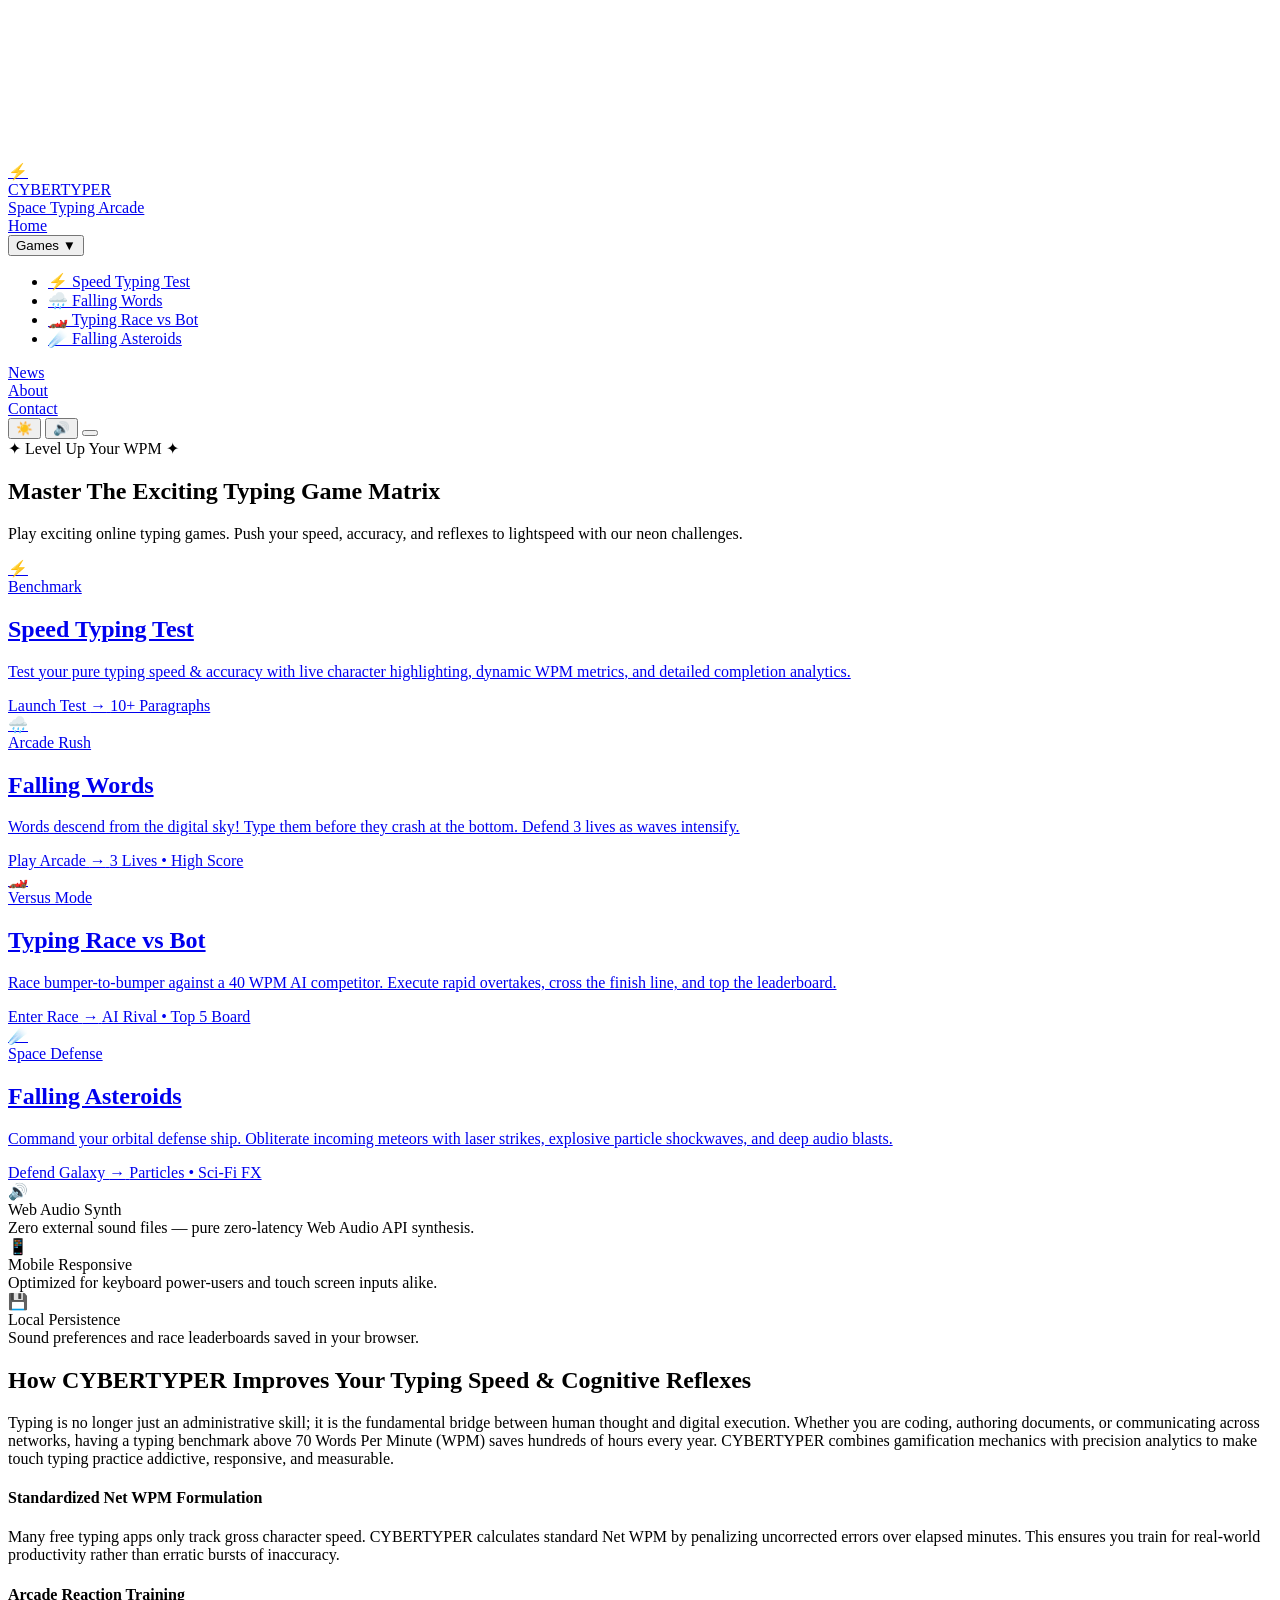
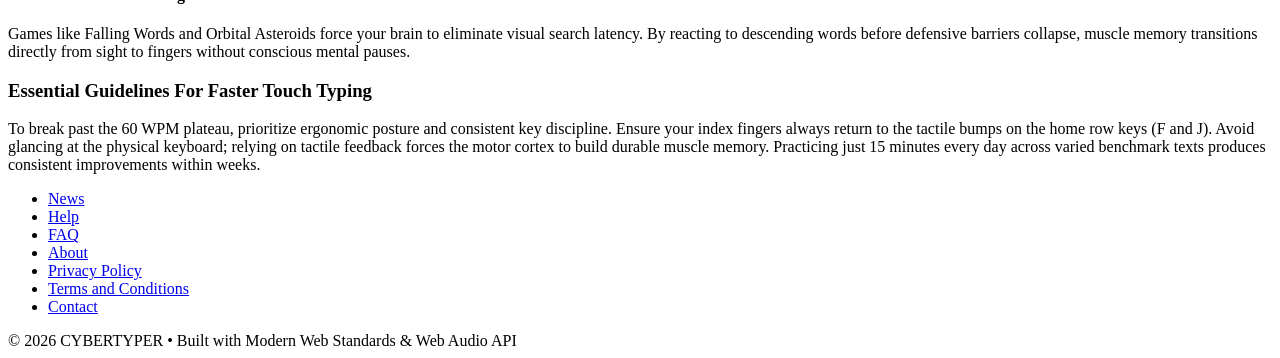
==== index.html @ 341ac153 "Add files via upload" ====
<!DOCTYPE html>
<html lang="en">
<head>
  <!-- Basic SEO -->
  <meta charset="UTF-8">
  <meta name="viewport" content="width=device-width, initial-scale=1.0">
  <title>CYBERTYPER // Space Typing Arcade & Speed Test Matrix</title>
  <meta name="description" content="Play high-octane neon cyber typing arcade games. Push your typing speed (WPM), accuracy, and reflexes to lightspeed with our touch typing training benchmark.">
  <meta name="keywords" content="typing game, speed test, space typing, cybertyper, keyboard arcade, wpm benchmark, touch typing tips">

  <!-- Favicon (Inline SVG Lightning Icon to prevent 404 errors) -->
  <link rel="icon" type="image/svg+xml" href="data:image/svg+xml,<svg xmlns='http://www.w3.org/2000/svg' viewBox='0 0 100 100'><text y='.9em' font-size='90'>⚡</text></svg>">

  <!-- Open Graph & Social Sharing (Replace https://cybertyper.com with your actual production domain) -->
  <meta property="og:title" content="CYBERTYPER // Space Typing Arcade">
  <meta property="og:description" content="Level up your typing speed with exciting neon sci-fi typing games.">
  <meta property="og:type" content="website">
  <meta property="og:image" content="https://cybertyper.com/images/og-preview.png">

  <!-- Google Search Console Verification -->
  <meta name="google-site-verification" content="u2HCf_6VKyPAVWw0sn1yf_jrNx-6g6iIWCGSwuhIPbA" />

  <!-- Consolidated Stylesheet -->
  <link rel="stylesheet" href="css/style.css">
</head>
<body>
  <!-- Canvas Starfield -->
  <canvas id="starsCanvas" class="stars-bg"></canvas>

  <div class="container">
    <!-- Header -->
    <header class="site-header">
      <a href="index.html" class="brand-wrapper">
        <div class="brand-icon">⚡</div>
        <div>
          <div class="brand-title">CYBERTYPER</div>
          <div class="brand-subtitle">Space Typing Arcade</div>
        </div>
      </a>

      <!-- Navigation Menu -->
      <nav id="cyberMainNav" class="cyber-nav" aria-label="Main Navigation">
        <div class="cyber-nav-item">
          <a href="index.html" class="cyber-nav-link active" aria-current="page">Home</a>
        </div>
        <div class="cyber-nav-item cyber-dropdown" id="cyberGamesDropdown">
          <button class="cyber-nav-link" id="cyberGamesTrigger" aria-expanded="false" aria-haspopup="true">
            Games <span class="dropdown-arrow">▼</span>
          </button>
          <ul class="cyber-dropdown-menu" aria-label="Games Submenu">
            <li class="cyber-dropdown-item"><a href="games/speed-test.html" class="cyber-dropdown-link">⚡ Speed Typing Test</a></li>
            <li class="cyber-dropdown-item"><a href="games/falling-words.html" class="cyber-dropdown-link">🌧️ Falling Words</a></li>
            <li class="cyber-dropdown-item"><a href="games/typing-race.html" class="cyber-dropdown-link">🏎️ Typing Race vs Bot</a></li>
            <li class="cyber-dropdown-item"><a href="games/asteroid-game.html" class="cyber-dropdown-link">☄️ Falling Asteroids</a></li>
          </ul>
        </div>
        <div class="cyber-nav-item">
          <a href="pages/content.html" class="cyber-nav-link">News</a>
        </div>
        <div class="cyber-nav-item">
          <a href="pages/about.html" class="cyber-nav-link">About</a>
        </div>
        <div class="cyber-nav-item">
          <a href="pages/contact.html" class="cyber-nav-link">Contact</a>
        </div>
      </nav>

      <!-- Actions: Theme Toggle + Sound + Hamburger -->
      <div class="header-actions">
        <button id="themeToggleBtn" class="sound-toggle-btn" aria-label="Toggle Theme" title="Toggle Light/Dark Mode">
          <span id="themeIcon">☀️</span>
        </button>
        <button id="soundToggle" class="sound-toggle-btn" aria-label="Toggle Sound" title="Sound Mute/Unmute">
          <span id="soundIcon">🔊</span>
        </button>
        <button id="cyberNavToggle" class="cyber-hamburger" aria-label="Toggle Menu" aria-expanded="false" aria-controls="cyberMainNav">
          <span></span>
          <span></span>
          <span></span>
        </button>
      </div>
    </header>

    <!-- Hero Section -->
    <section class="hero">
      <div class="hero-badge">✦ Level Up Your WPM ✦</div>
      <h1 class="hero-title">
        Master The <span class="glow-cyan">Exciting Typing Game</span> <span class="glow-pink">Matrix</span>
      </h1>
      <p class="hero-desc">
        Play exciting online typing games. Push your speed, accuracy, and reflexes to lightspeed with our neon challenges.
      </p>
    </section>

    <!-- 4 Game Cards Grid -->
    <main class="games-grid">
      <!-- Card 1: Speed Typing Test -->
      <a href="games/speed-test.html" class="game-card theme-cyan">
        <div class="card-top">
          <div class="card-icon-wrap">⚡</div>
          <span class="card-tag">Benchmark</span>
        </div>
        <div>
          <h2 class="card-title">Speed Typing Test</h2>
          <p class="card-desc">
            Test your pure typing speed & accuracy with live character highlighting, dynamic WPM metrics, and detailed completion analytics.
          </p>
        </div>
        <div class="card-footer">
          <span class="card-action-text">Launch Test <span>→</span></span>
          <span class="card-meta">10+ Paragraphs</span>
        </div>
      </a>

      <!-- Card 2: Falling Words -->
      <a href="games/falling-words.html" class="game-card theme-magenta">
        <div class="card-top">
          <div class="card-icon-wrap">🌧️</div>
          <span class="card-tag">Arcade Rush</span>
        </div>
        <div>
          <h2 class="card-title">Falling Words</h2>
          <p class="card-desc">
            Words descend from the digital sky! Type them before they crash at the bottom. Defend 3 lives as waves intensify.
          </p>
        </div>
        <div class="card-footer">
          <span class="card-action-text">Play Arcade <span>→</span></span>
          <span class="card-meta">3 Lives • High Score</span>
        </div>
      </a>

      <!-- Card 3: Typing Race vs Bot -->
      <a href="games/typing-race.html" class="game-card theme-emerald">
        <div class="card-top">
          <div class="card-icon-wrap">🏎️</div>
          <span class="card-tag">Versus Mode</span>
        </div>
        <div>
          <h2 class="card-title">Typing Race vs Bot</h2>
          <p class="card-desc">
            Race bumper-to-bumper against a 40 WPM AI competitor. Execute rapid overtakes, cross the finish line, and top the leaderboard.
          </p>
        </div>
        <div class="card-footer">
          <span class="card-action-text">Enter Race <span>→</span></span>
          <span class="card-meta">AI Rival • Top 5 Board</span>
        </div>
      </a>

      <!-- Card 4: Falling Asteroids -->
      <a href="games/asteroid-game.html" class="game-card theme-gold">
        <div class="card-top">
          <div class="card-icon-wrap">☄️</div>
          <span class="card-tag">Space Defense</span>
        </div>
        <div>
          <h2 class="card-title">Falling Asteroids</h2>
          <p class="card-desc">
            Command your orbital defense ship. Obliterate incoming meteors with laser strikes, explosive particle shockwaves, and deep audio blasts.
          </p>
        </div>
        <div class="card-footer">
          <span class="card-action-text">Defend Galaxy <span>→</span></span>
          <span class="card-meta">Particles • Sci-Fi FX</span>
        </div>
      </a>
    </main>

    <!-- Features Strip -->
    <div class="features-strip">
      <div class="feature-box">
        <div class="feature-icon">🔊</div>
        <div>
          <div class="feature-heading">Web Audio Synth</div>
          <div class="feature-sub">Zero external sound files — pure zero-latency Web Audio API synthesis.</div>
        </div>
      </div>
      <div class="feature-box">
        <div class="feature-icon">📱</div>
        <div>
          <div class="feature-heading">Mobile Responsive</div>
          <div class="feature-sub">Optimized for keyboard power-users and touch screen inputs alike.</div>
        </div>
      </div>
      <div class="feature-box">
        <div class="feature-icon">💾</div>
        <div>
          <div class="feature-heading">Local Persistence</div>
          <div class="feature-sub">Sound preferences and race leaderboards saved in your browser.</div>
        </div>
      </div>
    </div>

    <!-- Editorial & Educational Section -->
    <article class="content-article-section">
      <h2>How CYBERTYPER Improves Your Typing Speed & Cognitive Reflexes</h2>
      <p>
        Typing is no longer just an administrative skill; it is the fundamental bridge between human thought and digital execution. Whether you are coding, authoring documents, or communicating across networks, having a typing benchmark above 70 Words Per Minute (WPM) saves hundreds of hours every year. CYBERTYPER combines gamification mechanics with precision analytics to make touch typing practice addictive, responsive, and measurable.
      </p>

      <div class="content-grid-2">
        <div class="guide-card">
          <h4>Standardized Net WPM Formulation</h4>
          <p>
            Many free typing apps only track gross character speed. CYBERTYPER calculates standard Net WPM by penalizing uncorrected errors over elapsed minutes. This ensures you train for real-world productivity rather than erratic bursts of inaccuracy.
          </p>
        </div>
        <div class="guide-card">
          <h4>Arcade Reaction Training</h4>
          <p>
            Games like Falling Words and Orbital Asteroids force your brain to eliminate visual search latency. By reacting to descending words before defensive barriers collapse, muscle memory transitions directly from sight to fingers without conscious mental pauses.
          </p>
        </div>
      </div>

      <h3>Essential Guidelines For Faster Touch Typing</h3>
      <p>
        To break past the 60 WPM plateau, prioritize ergonomic posture and consistent key discipline. Ensure your index fingers always return to the tactile bumps on the home row keys (F and J). Avoid glancing at the physical keyboard; relying on tactile feedback forces the motor cortex to build durable muscle memory. Practicing just 15 minutes every day across varied benchmark texts produces consistent improvements within weeks.
      </p>
    </article>

    <!-- Footer -->
    <footer class="site-footer">
      <ul class="footer-nav">
        <li><a href="pages/content.html">News</a></li>
        <li><a href="pages/help.html">Help</a></li>
        <li><a href="pages/faq.html">FAQ</a></li>
        <li><a href="pages/about.html">About</a></li>
        <li><a href="pages/privacy.html">Privacy Policy</a></li>
        <li><a href="pages/terms.html">Terms and Conditions</a></li>
        <li><a href="pages/contact.html">Contact</a></li>
      </ul>
      <div class="footer-copy">© 2026 CYBERTYPER • Built with Modern Web Standards & Web Audio API</div>
    </footer>
  </div>

  <!-- Google AdSense -->
  <script async src="https://pagead2.googlesyndication.com/pagead/js/adsbygoogle.js?client=ca-pub-8769034899349607" crossorigin="anonymous"></script>

  <!-- Modular Deferred Scripts -->
  <script src="js/app.js" defer></script>
  <script src="js/stars.js" defer></script>
  <script src="js/nav.js" defer></script>
</body>
</html>
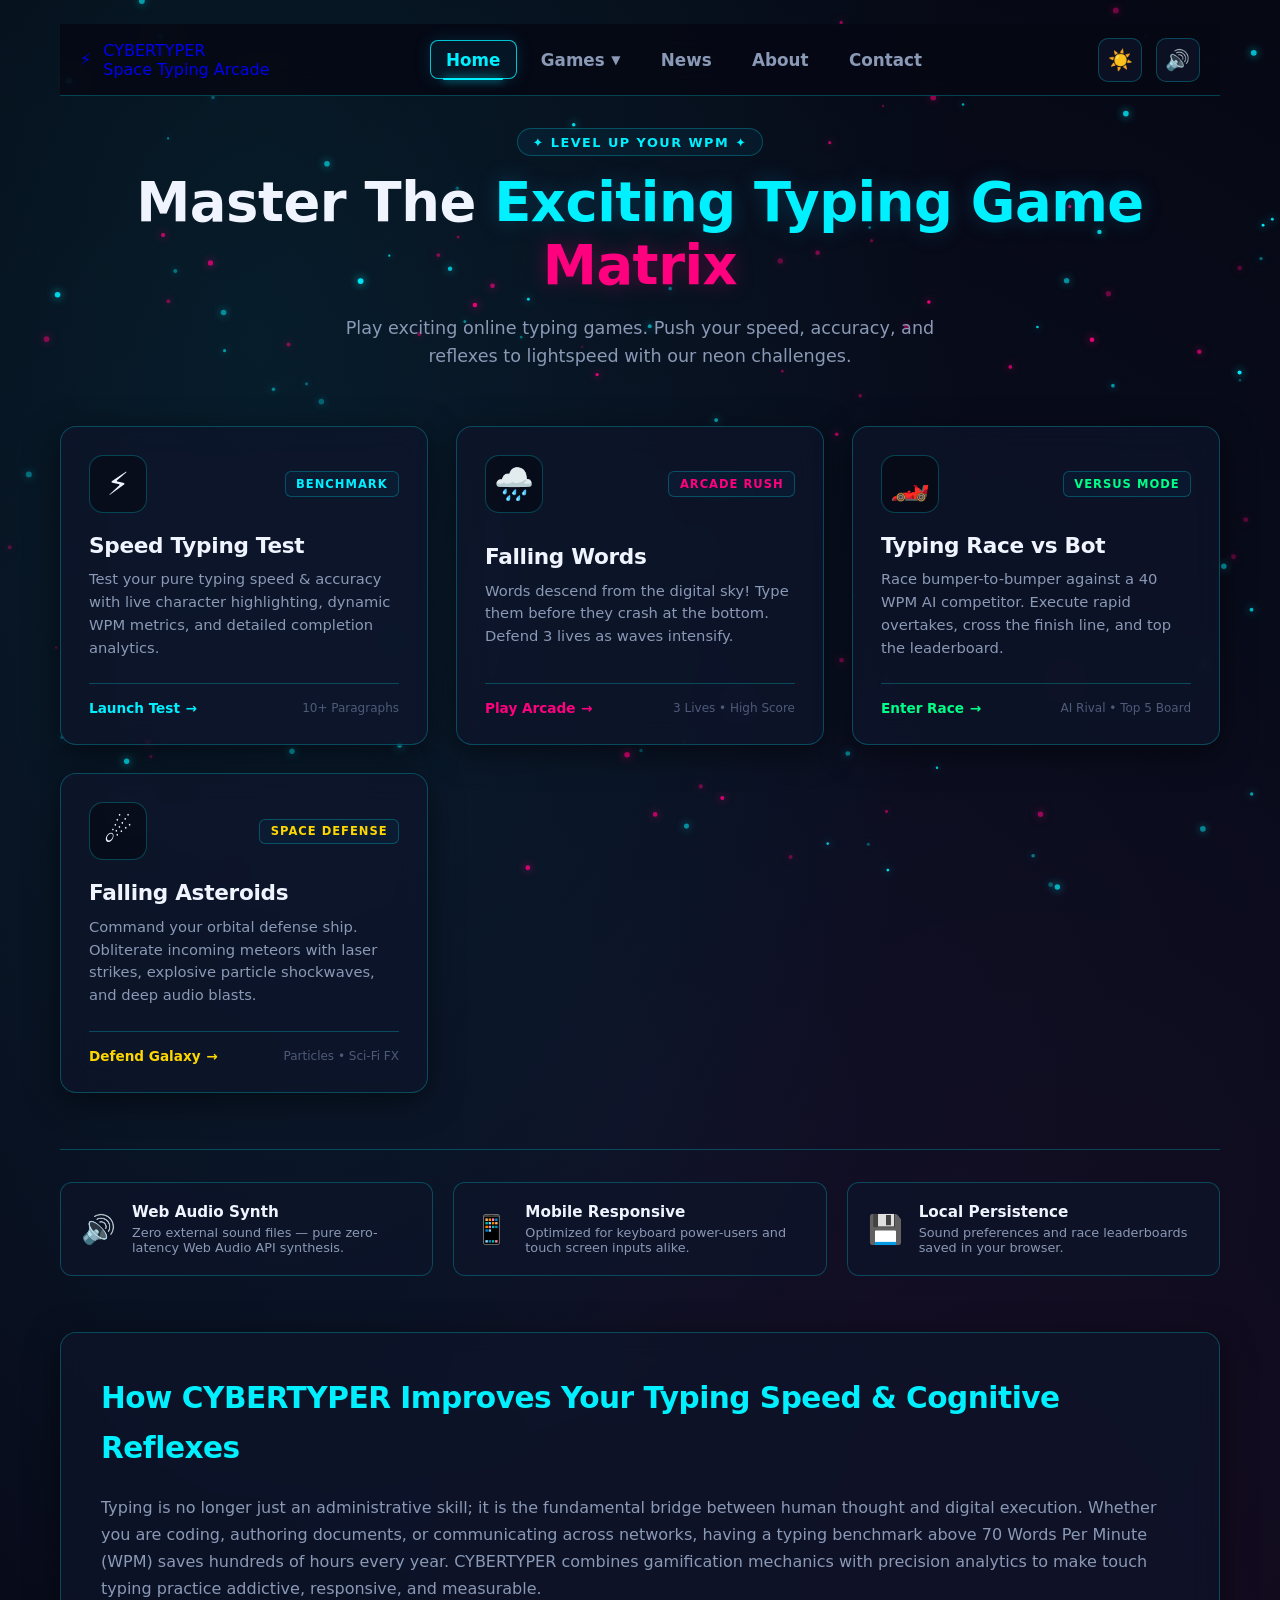
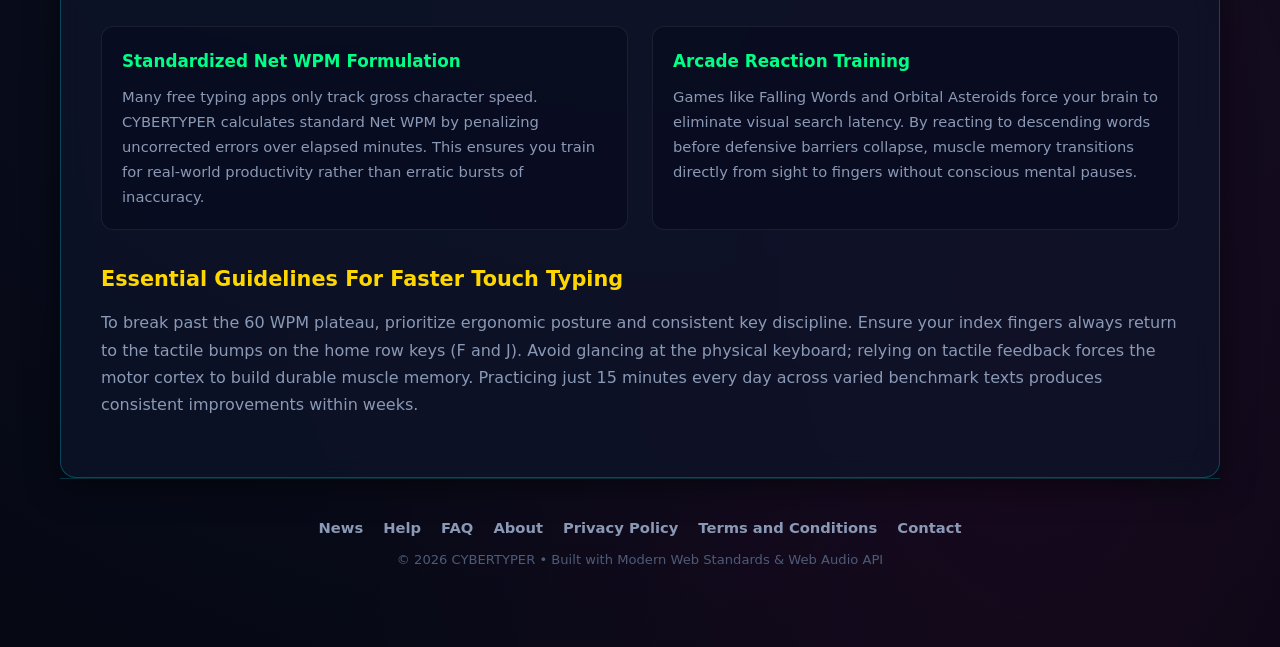
==== commit 8a89cf5b: "Refactor HTML structure and asset paths Updated favicon and Open Graph image links. Changed styleshe" ====
--- a/index.html
+++ b/index.html
@@ -8,26 +8,26 @@
   <meta name="description" content="Play high-octane neon cyber typing arcade games. Push your typing speed (WPM), accuracy, and reflexes to lightspeed with our touch typing training benchmark.">
   <meta name="keywords" content="typing game, speed test, space typing, cybertyper, keyboard arcade, wpm benchmark, touch typing tips">
 
-  <!-- Favicon (Inline SVG Lightning Icon to prevent 404 errors) -->
+  <!-- Favicon -->
   <link rel="icon" type="image/svg+xml" href="data:image/svg+xml,<svg xmlns='http://www.w3.org/2000/svg' viewBox='0 0 100 100'><text y='.9em' font-size='90'>⚡</text></svg>">
 
-  <!-- Open Graph & Social Sharing (Replace https://cybertyper.com with your actual production domain) -->
+  <!-- Open Graph & Social Sharing -->
   <meta property="og:title" content="CYBERTYPER // Space Typing Arcade">
   <meta property="og:description" content="Level up your typing speed with exciting neon sci-fi typing games.">
   <meta property="og:type" content="website">
-  <meta property="og:image" content="https://cybertyper.com/images/og-preview.png">
+  <meta property="og:image" content="https://arpitkx.github.io/image/og-preview.png">
 
   <!-- Google Search Console Verification -->
   <meta name="google-site-verification" content="u2HCf_6VKyPAVWw0sn1yf_jrNx-6g6iIWCGSwuhIPbA" />
 
-  <!-- Consolidated Stylesheet -->
-  <link rel="stylesheet" href="css/style.css">
+  <!-- Consolidated Stylesheet with Relative Path -->
+  <link rel="stylesheet" href="./css/style.css">
 </head>
 <body>
-  <!-- Canvas Starfield -->
-  <canvas id="starsCanvas" class="stars-bg"></canvas>
-
-  <div class="container">
+  <!-- Canvas Starfield with Inline Layer Lock (Never gets covered) -->
+  <canvas id="starsCanvas" class="stars-bg" style="position: fixed; inset: 0; width: 100vw; height: 100vh; pointer-events: none; z-index: 1; display: block;"></canvas>
+
+  <div class="container" style="position: relative; z-index: 2;">
     <!-- Header -->
     <header class="site-header">
       <a href="index.html" class="brand-wrapper">
@@ -238,9 +238,66 @@
   <!-- Google AdSense -->
   <script async src="https://pagead2.googlesyndication.com/pagead/js/adsbygoogle.js?client=ca-pub-8769034899349607" crossorigin="anonymous"></script>
 
-  <!-- Modular Deferred Scripts -->
-  <script src="js/app.js" defer></script>
-  <script src="js/stars.js" defer></script>
-  <script src="js/nav.js" defer></script>
+  <!-- External App & Navigation Scripts with Explicit Relative Paths -->
+  <script src="./js/app.js" defer></script>
+  <script src="./js/nav.js" defer></script>
+
+  <!-- Direct Embedded Starfield Engine (Guaranteed Execution, Zero 404 Failure) -->
+  <script>
+    (function initStarsBackground() {
+      function start() {
+        const canvas = document.getElementById('starsCanvas');
+        if (!canvas) return;
+        const ctx = canvas.getContext('2d');
+        let stars = [];
+        const STAR_COUNT = 150;
+
+        function resize() {
+          canvas.width = window.innerWidth;
+          canvas.height = window.innerHeight;
+          stars = [];
+          for (let i = 0; i < STAR_COUNT; i++) {
+            stars.push({
+              x: Math.random() * canvas.width,
+              y: Math.random() * canvas.height,
+              radius: Math.random() * 2 + 1,
+              speed: Math.random() * 0.45 + 0.15,
+              color: Math.random() > 0.4 ? '#00f0ff' : '#ff007f',
+              alpha: Math.random() * 0.7 + 0.3
+            });
+          }
+        }
+        resize();
+        window.addEventListener('resize', resize);
+
+        function render() {
+          ctx.clearRect(0, 0, canvas.width, canvas.height);
+          for (let i = 0; i < stars.length; i++) {
+            const s = stars[i];
+            s.y += s.speed;
+            if (s.y > canvas.height) {
+              s.y = 0;
+              s.x = Math.random() * canvas.width;
+            }
+            ctx.beginPath();
+            ctx.arc(s.x, s.y, s.radius, 0, Math.PI * 2);
+            ctx.fillStyle = s.color;
+            ctx.globalAlpha = s.alpha;
+            ctx.shadowBlur = 8;
+            ctx.shadowColor = s.color;
+            ctx.fill();
+          }
+          requestAnimationFrame(render);
+        }
+        render();
+      }
+
+      if (document.readyState === 'loading') {
+        document.addEventListener('DOMContentLoaded', start);
+      } else {
+        start();
+      }
+    })();
+  </script>
 </body>
-</html>+</html>
--- a/css/style.css
+++ b/css/style.css
@@ -0,0 +1,911 @@
+/* ==========================================================================
+   NEON SPACE TYPING HUB - GLOBAL STYLES (LIGHT & DARK THEME ENABLED)
+   ========================================================================== */
+
+:root {
+  /* Surface & Base Colors (Dark Mode Default) */
+  --bg-deep: #060814;
+  --bg-card: rgba(14, 20, 42, 0.75);
+  --bg-card-hover: rgba(22, 32, 68, 0.85);
+  --bg-guide: rgba(8, 12, 30, 0.7);
+  --header-bg: rgba(6, 8, 20, 0.88);
+  --dropdown-bg: rgba(10, 15, 35, 0.96);
+  --icon-bg: rgba(0, 0, 0, 0.35);
+
+  /* Neon Glow Accents */
+  --cyan-glow: #00f0ff;
+  --cyan-dim: #0099aa;
+  --magenta-glow: #ff007f;
+  --magenta-dim: #aa0055;
+  --emerald-glow: #00ff88;
+  --gold-glow: #ffd700;
+  --danger-glow: #ff3366;
+
+  /* Borders & Dividers */
+  --border-neon: rgba(0, 240, 255, 0.25);
+  --border-neon-hover: rgba(0, 240, 255, 0.8);
+  --border-subtle: rgba(255, 255, 255, 0.08);
+
+  /* Typography Colors */
+  --text-main: #f0f4ff;
+  --text-muted: #8a99b5;
+  --text-dim: #4e5b78;
+  --char-pending: #4f5f80;
+
+  /* Fonts */
+  --font-main: system-ui, -apple-system, BlinkMacSystemFont, 'Segoe UI', Roboto, sans-serif;
+  --font-mono: 'Cascadia Code', 'Fira Code', Consolas, 'Courier New', monospace;
+
+  /* Shadows */
+  --shadow-neon-cyan: 0 0 20px rgba(0, 240, 255, 0.35), 0 0 40px rgba(0, 240, 255, 0.15);
+  --shadow-neon-magenta: 0 0 20px rgba(255, 0, 127, 0.35), 0 0 40px rgba(255, 0, 127, 0.15);
+  --shadow-box: 0 8px 32px rgba(0, 0, 0, 0.5);
+
+  /* Transitions */
+  --transition-smooth: all 0.25s cubic-bezier(0.16, 1, 0.3, 1);
+  --transition-colors: background-color 0.3s ease, border-color 0.3s ease, color 0.3s ease;
+}
+
+[data-theme="light"] {
+  --bg-deep: #f2f5fb;
+  --bg-card: rgba(255, 255, 255, 0.88);
+  --bg-card-hover: rgba(255, 255, 255, 0.98);
+  --bg-guide: rgba(240, 245, 255, 0.7);
+  --header-bg: rgba(245, 248, 255, 0.92);
+  --dropdown-bg: rgba(255, 255, 255, 0.98);
+  --icon-bg: rgba(0, 119, 170, 0.08);
+
+  --cyan-glow: #0077aa;
+  --cyan-dim: #005577;
+  --magenta-glow: #d6006c;
+  --magenta-dim: #99004d;
+  --emerald-glow: #009955;
+  --gold-glow: #c48000;
+  --danger-glow: #e61f4d;
+
+  --border-neon: rgba(0, 150, 215, 0.35);
+  --border-neon-hover: rgba(0, 150, 215, 0.9);
+  --border-subtle: rgba(0, 0, 0, 0.08);
+
+  --text-main: #141b2d;
+  --text-muted: #53647f;
+  --text-dim: #8493a8;
+  --char-pending: #94a3b8;
+
+  --shadow-neon-cyan: 0 0 15px rgba(0, 119, 170, 0.25);
+  --shadow-neon-magenta: 0 0 15px rgba(214, 0, 108, 0.25);
+  --shadow-box: 0 8px 30px rgba(20, 35, 60, 0.08);
+}
+
+*, *::before, *::after {
+  box-sizing: border-box;
+  margin: 0;
+  padding: 0;
+  -webkit-tap-highlight-color: transparent;
+}
+
+body {
+  background-color: var(--bg-deep);
+  background-image: 
+    radial-gradient(ellipse at 20% 15%, rgba(0, 240, 255, 0.08) 0%, transparent 50%),
+    radial-gradient(ellipse at 80% 85%, rgba(255, 0, 127, 0.07) 0%, transparent 50%),
+    radial-gradient(circle at 50% 50%, rgba(16, 24, 52, 0.5) 0%, var(--bg-deep) 100%);
+  color: var(--text-main);
+  font-family: var(--font-main);
+  min-height: 100vh;
+  display: flex;
+  flex-direction: column;
+  overflow-x: hidden;
+  position: relative;
+  transition: var(--transition-colors);
+}
+
+[data-theme="light"] body {
+  background-image: 
+    radial-gradient(ellipse at 20% 15%, rgba(0, 119, 170, 0.08) 0%, transparent 50%),
+    radial-gradient(ellipse at 80% 85%, rgba(214, 0, 108, 0.06) 0%, transparent 50%),
+    radial-gradient(circle at 50% 50%, #e7edf8 0%, var(--bg-deep) 100%);
+}
+
+/* Starfield canvas visible over background */
+.stars-bg {
+  position: fixed;
+  inset: 0;
+  width: 100vw;
+  height: 100vh;
+  pointer-events: none;
+  z-index: 1;
+  opacity: 1;
+}
+
+[data-theme="light"] .stars-bg {
+  opacity: 0.5;
+}
+
+/* Main Container on top of Canvas */
+.container {
+  width: 100%;
+  max-width: 1200px;
+  margin: 0 auto;
+  padding: 1.5rem 1.25rem 3rem;
+  position: relative;
+  z-index: 2;
+}
+
+body:has(.canvas-wrap) .container,
+.game-container {
+  max-width: 780px;
+  padding: 1rem 1rem 2.5rem;
+}
+
+.canvas-wrap {
+  width: 100%;
+  max-width: 780px;
+  height: 680px;
+  margin: 0 auto;
+}
+
+.site-header {
+  position: sticky;
+  top: 0;
+  z-index: 1000;
+  display: flex;
+  align-items: center;
+  justify-content: space-between;
+  padding: 0.85rem 1.25rem;
+  background: var(--header-bg);
+  backdrop-filter: blur(14px);
+  -webkit-backdrop-filter: blur(14px);
+  border-bottom: 1px solid var(--border-neon);
+  margin-bottom: 2rem;
+  transition: var(--transition-smooth);
+}
+
+.brand-wrapper {
+  display: flex;
+  align-items: center;
+  gap: 0.75rem;
+  text-decoration: none;
+  flex-shrink: 0;
+}
+
+.cyber-nav {
+  display: flex;
+  align-items: center;
+  gap: 0.5rem;
+  list-style: none;
+}
+
+.cyber-nav-item {
+  position: relative;
+}
+
+.cyber-nav-link {
+  display: inline-flex;
+  align-items: center;
+  gap: 0.4rem;
+  color: var(--text-muted);
+  text-decoration: none;
+  font-size: 1.05rem;
+  font-weight: 600;
+  padding: 0.55rem 0.95rem;
+  border-radius: 8px;
+  transition: var(--transition-smooth);
+  border: 1px solid transparent;
+  cursor: pointer;
+  background: transparent;
+  font-family: inherit;
+}
+
+.cyber-nav-link:hover,
+.cyber-nav-link:focus-visible {
+  color: var(--cyan-glow);
+  background: rgba(0, 119, 170, 0.08);
+  border-color: var(--border-neon);
+  box-shadow: 0 0 12px rgba(0, 119, 170, 0.2);
+  outline: none;
+}
+
+.cyber-nav-link.active {
+  color: var(--cyan-glow);
+  border-color: var(--border-neon-hover);
+  background: rgba(0, 119, 170, 0.12);
+  box-shadow: 0 0 15px rgba(0, 119, 170, 0.25);
+  position: relative;
+}
+
+.cyber-nav-link.active::after {
+  content: '';
+  position: absolute;
+  bottom: -2px;
+  inset-inline: 15%;
+  height: 2px;
+  background: var(--cyan-glow);
+  box-shadow: 0 0 8px var(--cyan-glow);
+  border-radius: 2px;
+}
+
+.cyber-dropdown {
+  position: relative;
+}
+
+.cyber-dropdown-menu {
+  position: absolute;
+  top: calc(100% + 8px);
+  left: 0;
+  min-width: 240px;
+  background: var(--dropdown-bg);
+  backdrop-filter: blur(16px);
+  -webkit-backdrop-filter: blur(16px);
+  border: 1px solid var(--border-neon);
+  border-radius: 12px;
+  padding: 0.6rem;
+  list-style: none;
+  opacity: 0;
+  visibility: hidden;
+  transform: translateY(8px);
+  transition: var(--transition-smooth);
+  box-shadow: var(--shadow-box);
+  z-index: 1050;
+}
+
+@media (min-width: 901px) {
+  .cyber-dropdown:hover .cyber-dropdown-menu,
+  .cyber-dropdown:focus-within .cyber-dropdown-menu,
+  .cyber-dropdown.dropdown-open .cyber-dropdown-menu {
+    opacity: 1;
+    visibility: visible;
+    transform: translateY(0);
+  }
+}
+
+.cyber-dropdown-item {
+  margin: 0.15rem 0;
+}
+
+.cyber-dropdown-link {
+  display: flex;
+  align-items: center;
+  gap: 0.75rem;
+  padding: 0.65rem 0.95rem;
+  color: var(--text-main);
+  text-decoration: none;
+  font-size: 0.95rem;
+  font-weight: 600;
+  border-radius: 8px;
+  transition: var(--transition-smooth);
+}
+
+.cyber-dropdown-link:hover,
+.cyber-dropdown-link:focus-visible {
+  background: rgba(0, 119, 170, 0.12);
+  color: var(--cyan-glow);
+  transform: translateX(4px);
+  outline: none;
+}
+
+.dropdown-arrow {
+  font-size: 0.75rem;
+  transition: transform 0.2s ease;
+}
+
+.cyber-dropdown.dropdown-open .dropdown-arrow {
+  transform: rotate(180deg);
+}
+
+.cyber-hamburger {
+  display: none;
+  flex-direction: column;
+  justify-content: center;
+  align-items: center;
+  gap: 5px;
+  width: 44px;
+  height: 44px;
+  background: var(--bg-card);
+  border: 1px solid var(--border-neon);
+  border-radius: 10px;
+  cursor: pointer;
+  padding: 8px;
+  transition: var(--transition-smooth);
+  color: var(--cyan-glow);
+}
+
+.cyber-hamburger span {
+  display: block;
+  width: 22px;
+  height: 2px;
+  background-color: var(--cyan-glow);
+  box-shadow: 0 0 6px var(--cyan-glow);
+  transition: var(--transition-smooth);
+  border-radius: 2px;
+}
+
+.cyber-hamburger.active span:nth-child(1) {
+  transform: translateY(7px) rotate(45deg);
+}
+.cyber-hamburger.active span:nth-child(2) {
+  opacity: 0;
+}
+.cyber-hamburger.active span:nth-child(3) {
+  transform: translateY(-7px) rotate(-45deg);
+}
+
+.header-actions {
+  display: flex;
+  align-items: center;
+  gap: 0.85rem;
+  flex-shrink: 0;
+}
+
+.sound-toggle-btn,
+.theme-toggle-btn {
+  width: 44px;
+  height: 44px;
+  border-radius: 10px;
+  background: var(--bg-card);
+  border: 1px solid var(--border-neon);
+  color: var(--text-main);
+  font-size: 1.25rem;
+  cursor: pointer;
+  display: inline-flex;
+  align-items: center;
+  justify-content: center;
+  transition: var(--transition-smooth);
+  backdrop-filter: blur(10px);
+}
+
+.sound-toggle-btn:hover,
+.theme-toggle-btn:hover {
+  border-color: var(--cyan-glow);
+  box-shadow: 0 0 15px rgba(0, 119, 170, 0.35);
+  transform: scale(1.05);
+}
+
+.sound-toggle-btn.muted {
+  border-color: rgba(255, 51, 102, 0.4);
+  color: var(--danger-glow);
+}
+
+.hero {
+  text-align: center;
+  margin-bottom: 3.5rem;
+}
+
+.hero-badge {
+  display: inline-block;
+  padding: 0.35rem 0.9rem;
+  border-radius: 30px;
+  background: rgba(0, 119, 170, 0.1);
+  border: 1px solid var(--border-neon);
+  color: var(--cyan-glow);
+  font-size: 0.8rem;
+  font-weight: 700;
+  letter-spacing: 1.5px;
+  text-transform: uppercase;
+  margin-bottom: 1rem;
+}
+
+.hero-title {
+  font-size: clamp(2rem, 5vw, 3.4rem);
+  font-weight: 900;
+  line-height: 1.15;
+  margin-bottom: 1rem;
+  letter-spacing: -0.5px;
+  color: var(--text-main);
+}
+
+.hero-title .glow-cyan {
+  color: var(--cyan-glow);
+  text-shadow: 0 0 20px rgba(0, 119, 170, 0.35);
+}
+
+.hero-title .glow-pink {
+  color: var(--magenta-glow);
+  text-shadow: 0 0 20px rgba(214, 0, 108, 0.35);
+}
+
+.hero-desc {
+  max-width: 640px;
+  margin: 0 auto;
+  font-size: 1.1rem;
+  color: var(--text-muted);
+  line-height: 1.6;
+}
+
+.games-grid {
+  display: grid;
+  grid-template-columns: repeat(auto-fit, minmax(270px, 1fr));
+  gap: 1.75rem;
+  margin-bottom: 3.5rem;
+}
+
+.game-card {
+  position: relative;
+  background: var(--bg-card);
+  border: 1px solid var(--border-neon);
+  border-radius: 16px;
+  padding: 1.75rem;
+  display: flex;
+  flex-direction: column;
+  justify-content: space-between;
+  text-decoration: none;
+  color: inherit;
+  backdrop-filter: blur(14px);
+  box-shadow: var(--shadow-box);
+  transition: transform 0.28s cubic-bezier(0.2, 0.8, 0.2, 1),
+              border-color 0.28s ease,
+              box-shadow 0.28s ease;
+  overflow: hidden;
+}
+
+.game-card::before {
+  content: '';
+  position: absolute;
+  top: 0;
+  inset-inline: 0;
+  height: 3px;
+  background: linear-gradient(90deg, transparent, var(--card-accent, var(--cyan-glow)), transparent);
+  opacity: 0;
+  transition: opacity 0.3s ease;
+}
+
+.game-card:hover,
+.game-card:focus-visible {
+  transform: translateY(-8px) scale(1.02);
+  border-color: var(--card-accent, var(--border-neon-hover));
+  box-shadow: var(--shadow-box), 0 0 20px var(--card-glow, rgba(0, 119, 170, 0.25));
+  outline: none;
+}
+
+.game-card:hover::before,
+.game-card:focus-visible::before {
+  opacity: 1;
+}
+
+.card-top {
+  display: flex;
+  align-items: center;
+  justify-content: space-between;
+  margin-bottom: 1.25rem;
+}
+
+.card-icon-wrap {
+  width: 58px;
+  height: 58px;
+  border-radius: 14px;
+  background: var(--icon-bg);
+  border: 1px solid var(--border-neon);
+  display: flex;
+  align-items: center;
+  justify-content: center;
+  font-size: 2rem;
+  transition: var(--transition-smooth);
+}
+
+.game-card:hover .card-icon-wrap {
+  transform: scale(1.1) rotate(-3deg);
+  border-color: var(--card-accent, var(--cyan-glow));
+}
+
+.card-tag {
+  font-size: 0.72rem;
+  font-weight: 700;
+  letter-spacing: 1px;
+  text-transform: uppercase;
+  padding: 0.3rem 0.65rem;
+  border-radius: 6px;
+  background: rgba(0, 119, 170, 0.08);
+  color: var(--card-accent, var(--cyan-glow));
+  border: 1px solid var(--border-neon);
+}
+
+.card-title {
+  font-size: 1.35rem;
+  font-weight: 800;
+  margin-bottom: 0.65rem;
+  color: var(--text-main);
+  letter-spacing: -0.3px;
+}
+
+.card-desc {
+  font-size: 0.92rem;
+  color: var(--text-muted);
+  line-height: 1.55;
+  margin-bottom: 1.5rem;
+}
+
+.card-footer {
+  display: flex;
+  align-items: center;
+  justify-content: space-between;
+  padding-top: 1rem;
+  border-top: 1px solid var(--border-neon);
+}
+
+.card-action-text {
+  font-size: 0.85rem;
+  font-weight: 700;
+  color: var(--card-accent, var(--cyan-glow));
+  display: flex;
+  align-items: center;
+  gap: 0.35rem;
+  transition: gap 0.2s ease;
+}
+
+.game-card:hover .card-action-text {
+  gap: 0.65rem;
+}
+
+.card-meta {
+  font-size: 0.75rem;
+  color: var(--text-dim);
+}
+
+.game-card.theme-cyan    { --card-accent: var(--cyan-glow);    --card-glow: rgba(0, 119, 170, 0.25); }
+.game-card.theme-magenta { --card-accent: var(--magenta-glow); --card-glow: rgba(214, 0, 108, 0.25); }
+.game-card.theme-emerald { --card-accent: var(--emerald-glow); --card-glow: rgba(0, 153, 85, 0.25); }
+.game-card.theme-gold    { --card-accent: var(--gold-glow);    --card-glow: rgba(196, 128, 0, 0.25); }
+
+.features-strip {
+  display: grid;
+  grid-template-columns: repeat(auto-fit, minmax(240px, 1fr));
+  gap: 1.25rem;
+  margin-top: 2rem;
+  padding-top: 2rem;
+  border-top: 1px solid var(--border-neon);
+}
+
+.feature-box {
+  background: var(--bg-card);
+  border: 1px solid var(--border-neon);
+  border-radius: 12px;
+  padding: 1.25rem;
+  display: flex;
+  align-items: center;
+  gap: 1rem;
+}
+
+.feature-icon {
+  font-size: 1.75rem;
+  flex-shrink: 0;
+}
+
+.feature-heading {
+  font-size: 0.95rem;
+  font-weight: 700;
+  color: var(--text-main);
+  margin-bottom: 0.25rem;
+}
+
+.feature-sub {
+  font-size: 0.8rem;
+  color: var(--text-muted);
+}
+
+.content-article-section {
+  margin-top: 3.5rem;
+  padding: 2.5rem;
+  background: var(--bg-card);
+  border: 1px solid var(--border-neon);
+  border-radius: 16px;
+  backdrop-filter: blur(12px);
+  -webkit-backdrop-filter: blur(12px);
+  box-shadow: var(--shadow-box);
+  color: var(--text-main);
+  line-height: 1.7;
+}
+
+.content-article-section h2 {
+  font-size: 1.85rem;
+  font-weight: 800;
+  color: var(--cyan-glow);
+  margin-bottom: 1.25rem;
+  letter-spacing: -0.5px;
+}
+
+.content-article-section h3 {
+  font-size: 1.3rem;
+  font-weight: 700;
+  color: var(--gold-glow);
+  margin-top: 2rem;
+  margin-bottom: 0.75rem;
+}
+
+.content-article-section p {
+  color: var(--text-muted);
+  font-size: 1rem;
+  margin-bottom: 1.2rem;
+}
+
+.content-grid-2 {
+  display: grid;
+  grid-template-columns: repeat(auto-fit, minmax(280px, 1fr));
+  gap: 1.5rem;
+  margin: 1.5rem 0;
+}
+
+.guide-card {
+  background: var(--bg-guide);
+  border: 1px solid var(--border-subtle);
+  border-radius: 12px;
+  padding: 1.25rem;
+}
+
+.guide-card h4 {
+  font-size: 1.05rem;
+  color: var(--emerald-glow);
+  margin-bottom: 0.5rem;
+}
+
+.guide-card p {
+  font-size: 0.92rem;
+  margin-bottom: 0;
+}
+
+.typing-arena {
+  background: var(--bg-card);
+  border: 1px solid var(--border-neon);
+  border-radius: 16px;
+  padding: 1.5rem 1.75rem;
+  position: relative;
+  backdrop-filter: blur(12px);
+  -webkit-backdrop-filter: blur(12px);
+  box-shadow: var(--shadow-box);
+  cursor: text;
+  margin-bottom: 1.5rem;
+  overflow: hidden;
+}
+
+.typing-arena.focused {
+  border-color: var(--cyan-glow);
+  box-shadow: 0 0 25px rgba(0, 240, 255, 0.25);
+}
+
+.text-display-wrapper {
+  position: relative;
+  height: 126px;
+  overflow: hidden;
+  scroll-behavior: smooth;
+}
+
+.text-display {
+  position: relative;
+  font-family: var(--font-mono);
+  font-size: 1.35rem;
+  line-height: 42px;
+  letter-spacing: 0.5px;
+  user-select: none;
+  display: flex;
+  flex-wrap: wrap;
+  align-content: flex-start;
+  white-space: normal;
+}
+
+.word {
+  display: inline-flex;
+  margin-right: 0.55rem;
+  position: relative;
+}
+
+.char {
+  display: inline-block;
+  position: relative;
+  transition: color 0.08s ease;
+}
+
+.char.pending {
+  color: var(--char-pending);
+}
+
+.char.correct {
+  color: var(--emerald-glow);
+}
+
+.char.wrong {
+  color: var(--danger-glow);
+  background-color: rgba(255, 51, 102, 0.28);
+  text-decoration: underline wavy var(--danger-glow);
+}
+
+.char.current::before,
+.char.current-end::after {
+  content: '';
+  position: absolute;
+  top: 15%;
+  bottom: 15%;
+  width: 2.5px;
+  background: var(--cyan-glow);
+  box-shadow: 0 0 8px var(--cyan-glow);
+  border-radius: 2px;
+  animation: caretBlink 1s steps(2, start) infinite;
+}
+
+.char.current::before {
+  left: -1px;
+}
+
+.char.current-end::after {
+  right: -2px;
+}
+
+@keyframes caretBlink {
+  to {
+    visibility: hidden;
+  }
+}
+
+.asteroid-word,
+.game-word,
+.typing-target,
+.word-target,
+.typed-text,
+input[type="text"].game-input,
+.terminal-input,
+#gameInput,
+#typingInput {
+  font-family: var(--font-mono);
+  font-weight: 700;
+  letter-spacing: 0.5px;
+  text-transform: none;
+}
+
+.site-footer {
+  margin-top: auto;
+  text-align: center;
+  padding: 2.5rem 0 2rem;
+  border-top: 1px solid var(--border-neon);
+  color: var(--text-dim);
+  font-size: 0.9rem;
+  display: flex;
+  flex-direction: column;
+  align-items: center;
+  gap: 1rem;
+}
+
+.footer-nav {
+  display: flex;
+  flex-wrap: wrap;
+  align-items: center;
+  justify-content: center;
+  gap: 0.75rem 1.25rem;
+  list-style: none;
+}
+
+.footer-nav a {
+  color: var(--text-muted);
+  text-decoration: none;
+  font-size: 0.92rem;
+  font-weight: 600;
+  transition: var(--transition-smooth);
+}
+
+.footer-nav a:hover,
+.footer-nav a:focus-visible {
+  color: var(--cyan-glow);
+  outline: none;
+}
+
+.footer-copy {
+  font-size: 0.82rem;
+  color: var(--text-dim);
+}
+
+body.nav-locked {
+  overflow: hidden;
+}
+
+@media (max-width: 900px) {
+  .cyber-hamburger {
+    display: flex;
+  }
+
+  .cyber-nav {
+    position: fixed;
+    top: 65px;
+    inset-inline: 0;
+    bottom: 0;
+    background: var(--header-bg);
+    backdrop-filter: blur(20px);
+    -webkit-backdrop-filter: blur(20px);
+    flex-direction: column;
+    align-items: stretch;
+    padding: 1.5rem 1.25rem 3rem;
+    gap: 0.6rem;
+    overflow-y: auto;
+    opacity: 0;
+    visibility: hidden;
+    transform: translateY(-10px);
+    transition: var(--transition-smooth);
+    z-index: 999;
+    border-bottom: 2px solid var(--border-neon);
+  }
+
+  .cyber-nav.nav-open {
+    opacity: 1;
+    visibility: visible;
+    transform: translateY(0);
+  }
+
+  .cyber-nav-item {
+    width: 100%;
+  }
+
+  .cyber-nav-link {
+    width: 100%;
+    min-height: 48px;
+    font-size: 1.15rem;
+    padding: 0.85rem 1.25rem;
+    justify-content: space-between;
+    background: var(--bg-card);
+    border: 1px solid var(--border-neon);
+  }
+
+  .cyber-dropdown-menu {
+    position: static;
+    opacity: 1;
+    visibility: visible;
+    transform: none;
+    box-shadow: none;
+    background: var(--dropdown-bg);
+    border: 1px solid var(--border-neon);
+    margin-top: 0.5rem;
+    margin-left: 0.75rem;
+    display: none;
+  }
+
+  .cyber-dropdown.dropdown-open .cyber-dropdown-menu {
+    display: block;
+  }
+
+  .cyber-dropdown-link {
+    min-height: 44px;
+    font-size: 1.02rem;
+    padding: 0.75rem 1rem;
+  }
+}
+
+@media (max-width: 768px) {
+  .site-header {
+    padding: 0.75rem 1rem;
+    margin-bottom: 1.5rem;
+  }
+
+  .brand-title {
+    font-size: 1.25rem;
+  }
+
+  .brand-subtitle {
+    display: none;
+  }
+
+  .hero-title {
+    font-size: 2.1rem;
+  }
+
+  .games-grid {
+    grid-template-columns: 1fr;
+    gap: 1.25rem;
+  }
+
+  .canvas-wrap {
+    height: 540px;
+  }
+
+  .content-article-section {
+    padding: 1.5rem;
+  }
+}
+
+/* Reduced Motion Safety (Stars ko hide nahi karega) */
+@media (prefers-reduced-motion: reduce) {
+  *, *::before, *::after {
+    animation-duration: 0.01ms !important;
+    animation-iteration-count: 1 !important;
+    transition-duration: 0.01ms !important;
+    scroll-behavior: auto !important;
+  }
+
+  .game-card:hover {
+    transform: none;
+  }
+}
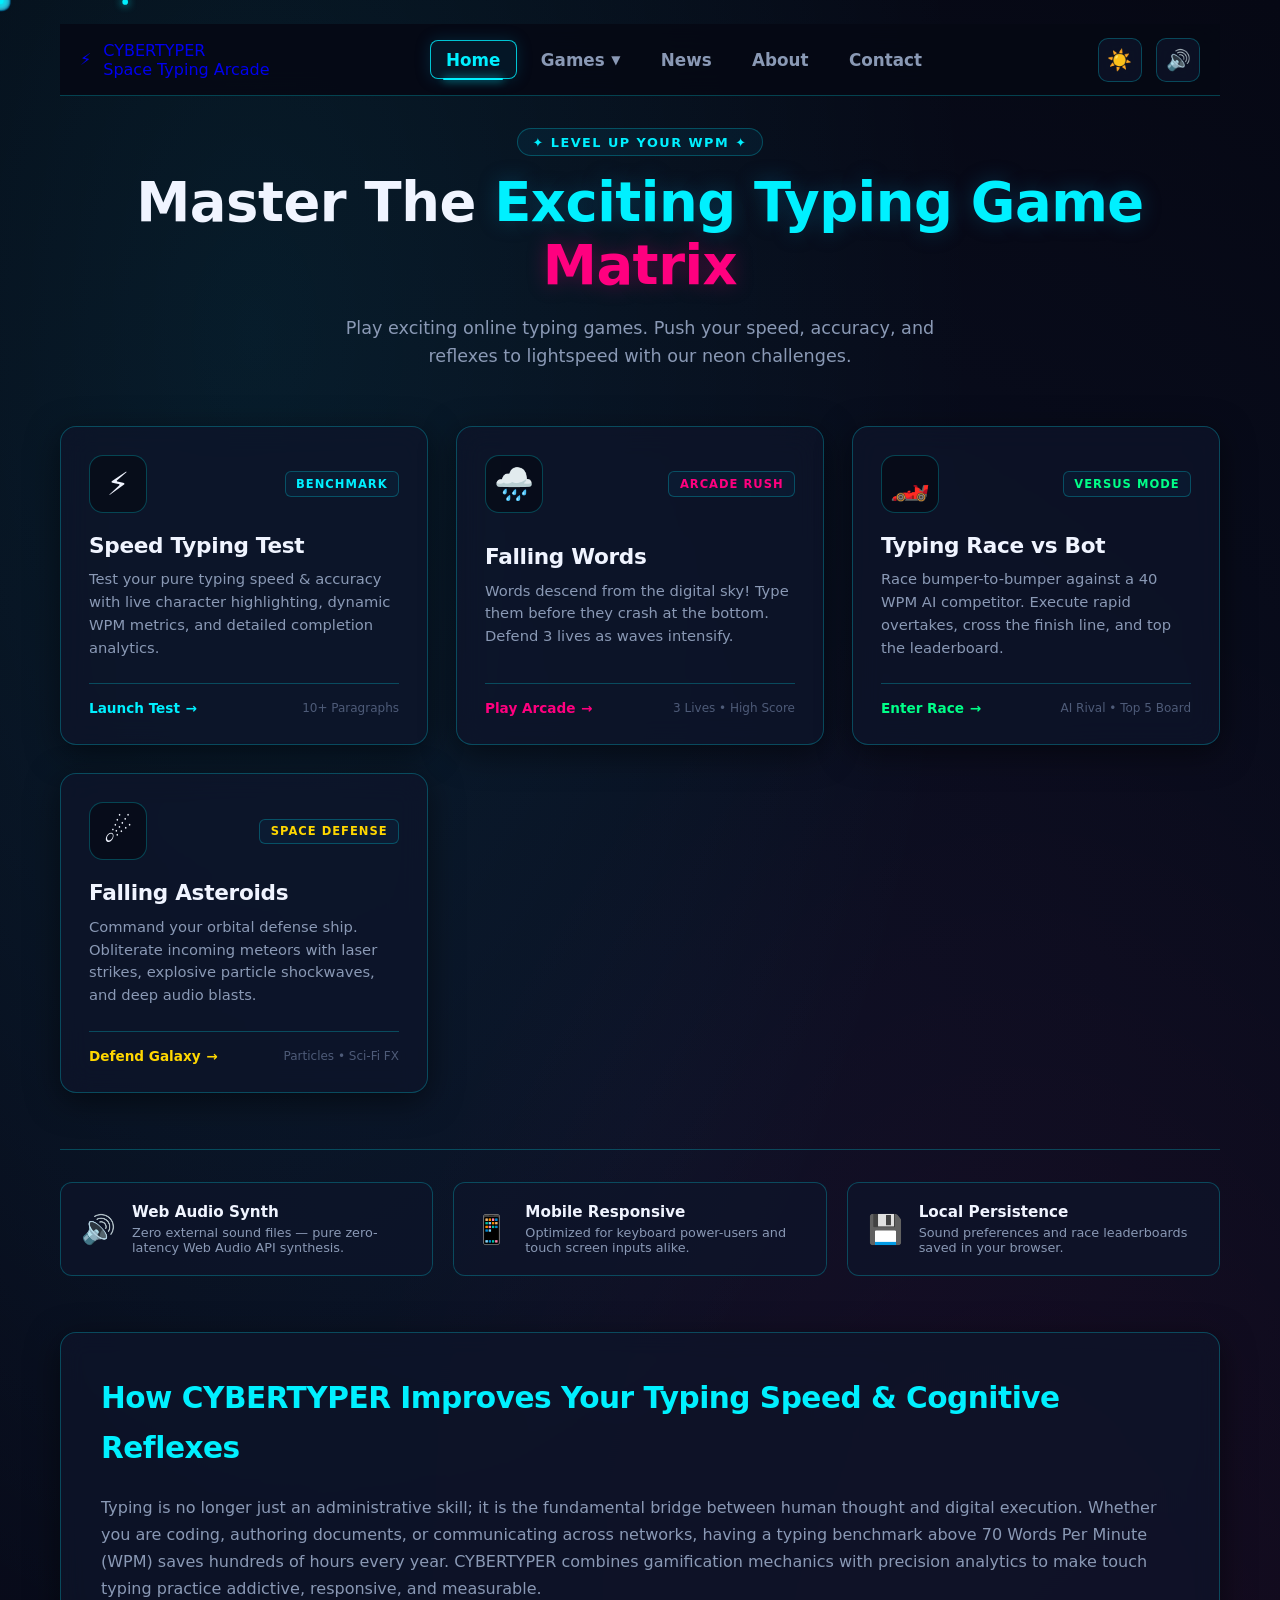
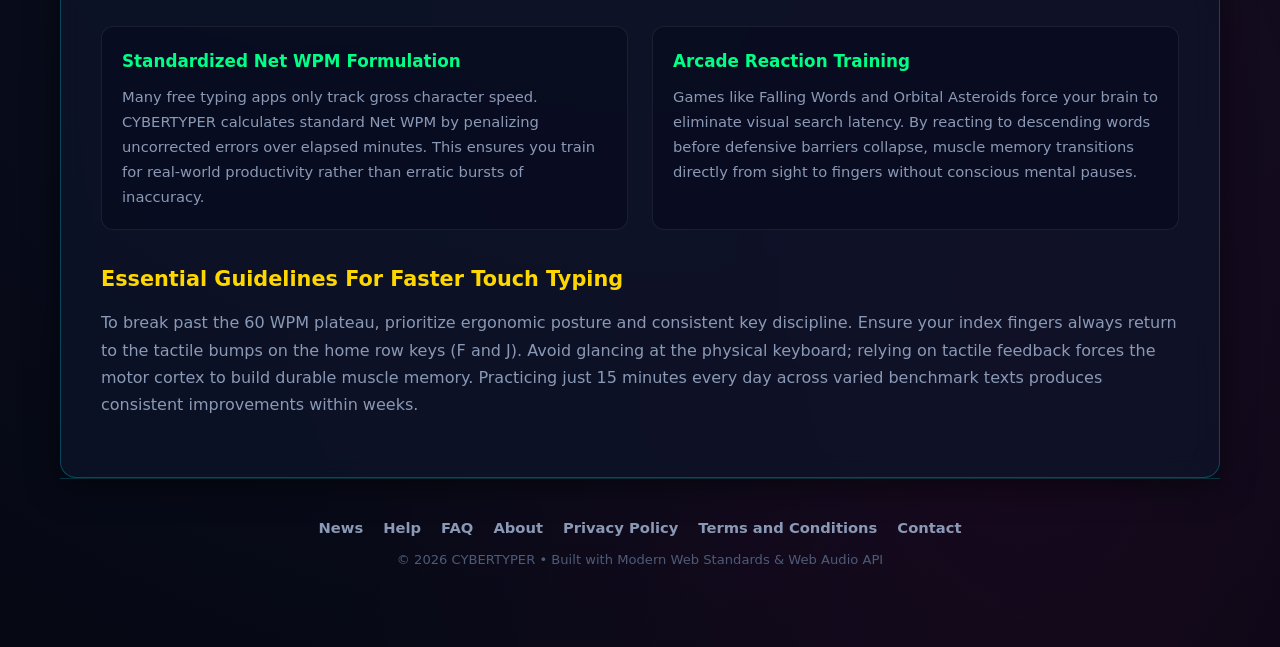
==== commit f42f6be9: "Refactor starfield canvas and script structure" ====
--- a/index.html
+++ b/index.html
@@ -20,12 +20,12 @@
   <!-- Google Search Console Verification -->
   <meta name="google-site-verification" content="u2HCf_6VKyPAVWw0sn1yf_jrNx-6g6iIWCGSwuhIPbA" />
 
-  <!-- Consolidated Stylesheet with Relative Path -->
+  <!-- Consolidated Stylesheet -->
   <link rel="stylesheet" href="./css/style.css">
 </head>
 <body>
-  <!-- Canvas Starfield with Inline Layer Lock (Never gets covered) -->
-  <canvas id="starsCanvas" class="stars-bg" style="position: fixed; inset: 0; width: 100vw; height: 100vh; pointer-events: none; z-index: 1; display: block;"></canvas>
+  <!-- Canvas Starfield with Hardware Overlay Lock -->
+  <canvas id="starsCanvas" style="position: fixed; inset: 0; width: 100vw; height: 100vh; pointer-events: none; z-index: 1; display: block;"></canvas>
 
   <div class="container" style="position: relative; z-index: 2;">
     <!-- Header -->
@@ -238,65 +238,55 @@
   <!-- Google AdSense -->
   <script async src="https://pagead2.googlesyndication.com/pagead/js/adsbygoogle.js?client=ca-pub-8769034899349607" crossorigin="anonymous"></script>
 
-  <!-- External App & Navigation Scripts with Explicit Relative Paths -->
+  <!-- External App & Navigation Scripts -->
   <script src="./js/app.js" defer></script>
   <script src="./js/nav.js" defer></script>
 
-  <!-- Direct Embedded Starfield Engine (Guaranteed Execution, Zero 404 Failure) -->
+  <!-- Self-Contained High-Visibility Stars Engine -->
   <script>
-    (function initStarsBackground() {
-      function start() {
-        const canvas = document.getElementById('starsCanvas');
-        if (!canvas) return;
-        const ctx = canvas.getContext('2d');
-        let stars = [];
-        const STAR_COUNT = 150;
-
-        function resize() {
-          canvas.width = window.innerWidth;
-          canvas.height = window.innerHeight;
-          stars = [];
-          for (let i = 0; i < STAR_COUNT; i++) {
-            stars.push({
-              x: Math.random() * canvas.width,
-              y: Math.random() * canvas.height,
-              radius: Math.random() * 2 + 1,
-              speed: Math.random() * 0.45 + 0.15,
-              color: Math.random() > 0.4 ? '#00f0ff' : '#ff007f',
-              alpha: Math.random() * 0.7 + 0.3
-            });
+    (function() {
+      const canvas = document.getElementById('starsCanvas');
+      if (!canvas) return;
+      const ctx = canvas.getContext('2d');
+      let stars = [];
+      const STAR_COUNT = 160;
+
+      function resize() {
+        canvas.width = window.innerWidth;
+        canvas.height = window.innerHeight;
+      }
+      resize();
+      window.addEventListener('resize', resize);
+
+      for (let i = 0; i < STAR_COUNT; i++) {
+        stars.push({
+          x: Math.random() * window.innerWidth,
+          y: Math.random() * window.innerHeight,
+          r: Math.random() * 2 + 1,
+          speed: Math.random() * 0.6 + 0.2,
+          color: Math.random() > 0.4 ? '#00f0ff' : '#ff007f'
+        });
+      }
+
+      function draw() {
+        ctx.clearRect(0, 0, canvas.width, canvas.height);
+        for (let i = 0; i < stars.length; i++) {
+          let s = stars[i];
+          s.y += s.speed;
+          if (s.y > canvas.height) {
+            s.y = 0;
+            s.x = Math.random() * canvas.width;
           }
+          ctx.beginPath();
+          ctx.arc(s.x, s.y, s.r, 0, Math.PI * 2);
+          ctx.fillStyle = s.color;
+          ctx.shadowBlur = 8;
+          ctx.shadowColor = s.color;
+          ctx.fill();
         }
-        resize();
-        window.addEventListener('resize', resize);
-
-        function render() {
-          ctx.clearRect(0, 0, canvas.width, canvas.height);
-          for (let i = 0; i < stars.length; i++) {
-            const s = stars[i];
-            s.y += s.speed;
-            if (s.y > canvas.height) {
-              s.y = 0;
-              s.x = Math.random() * canvas.width;
-            }
-            ctx.beginPath();
-            ctx.arc(s.x, s.y, s.radius, 0, Math.PI * 2);
-            ctx.fillStyle = s.color;
-            ctx.globalAlpha = s.alpha;
-            ctx.shadowBlur = 8;
-            ctx.shadowColor = s.color;
-            ctx.fill();
-          }
-          requestAnimationFrame(render);
-        }
-        render();
+        requestAnimationFrame(draw);
       }
-
-      if (document.readyState === 'loading') {
-        document.addEventListener('DOMContentLoaded', start);
-      } else {
-        start();
-      }
+      requestAnimationFrame(draw);
     })();
   </script>
 </body>
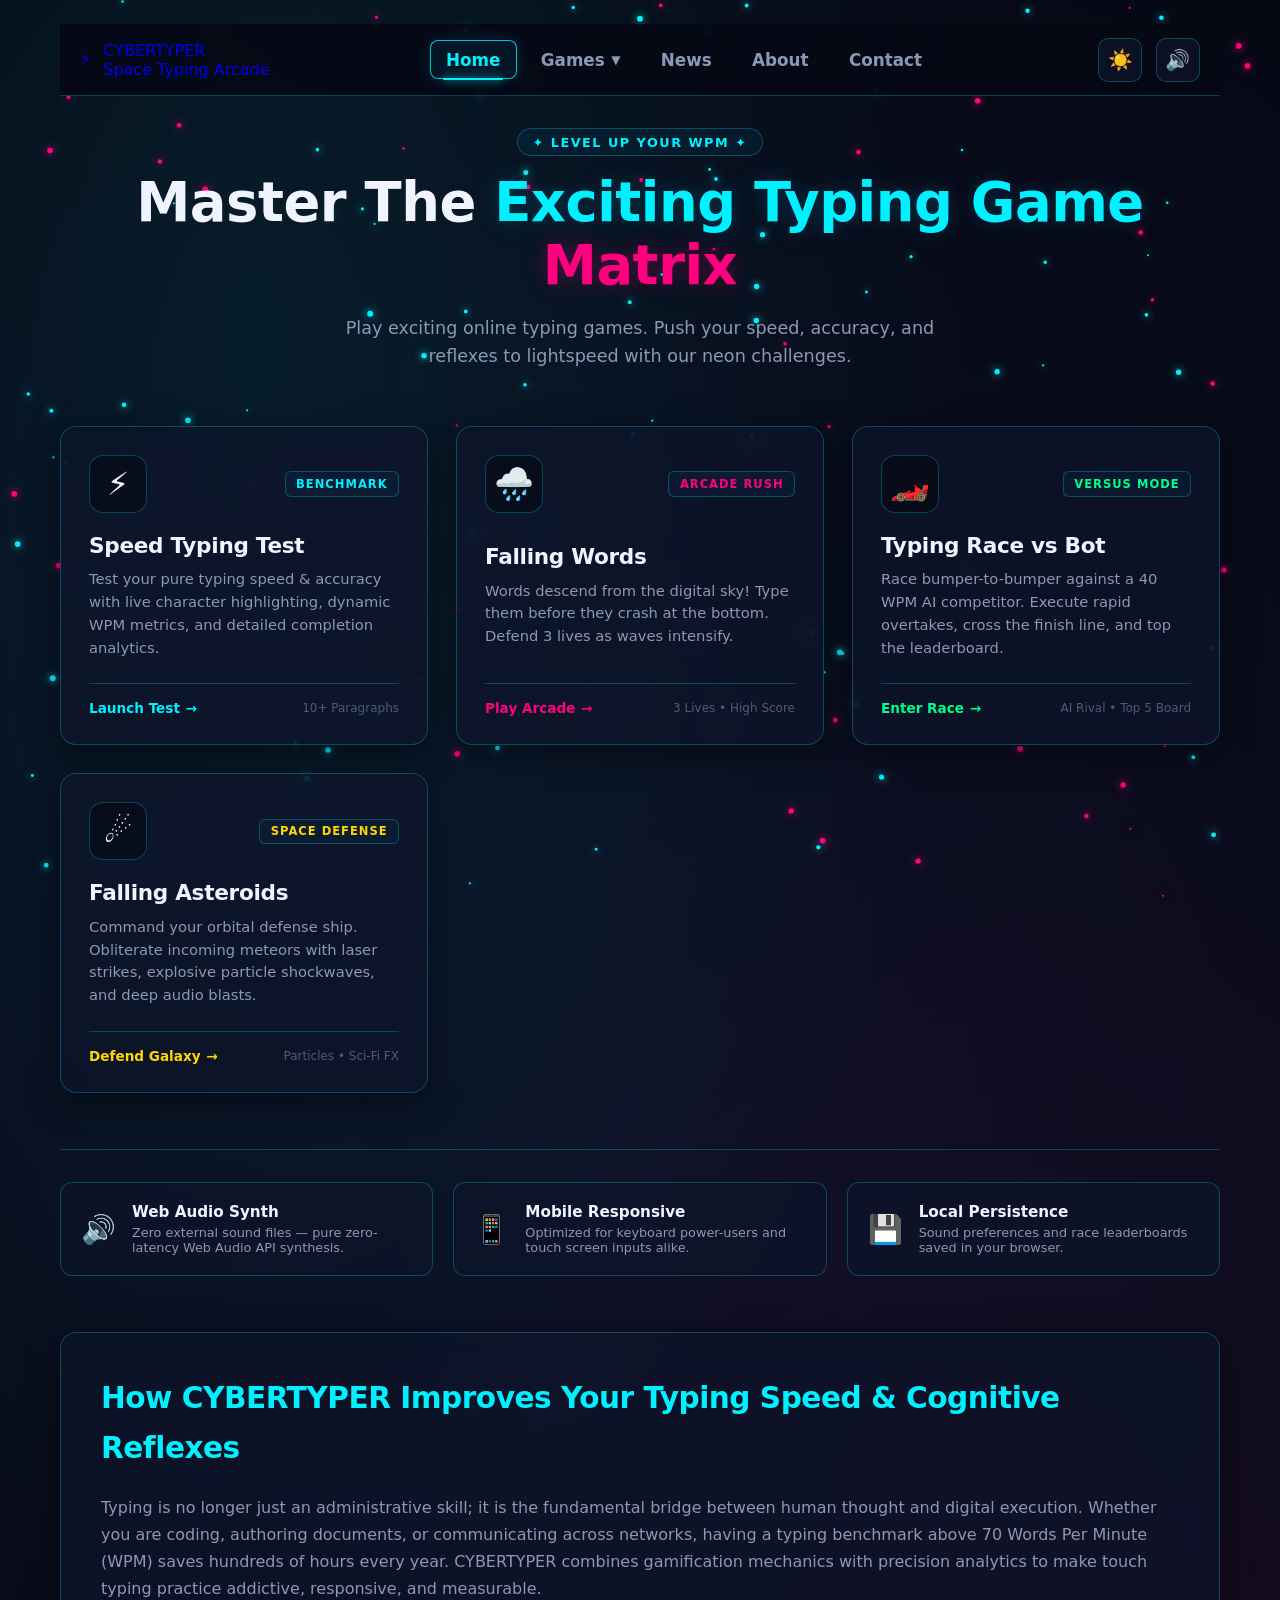
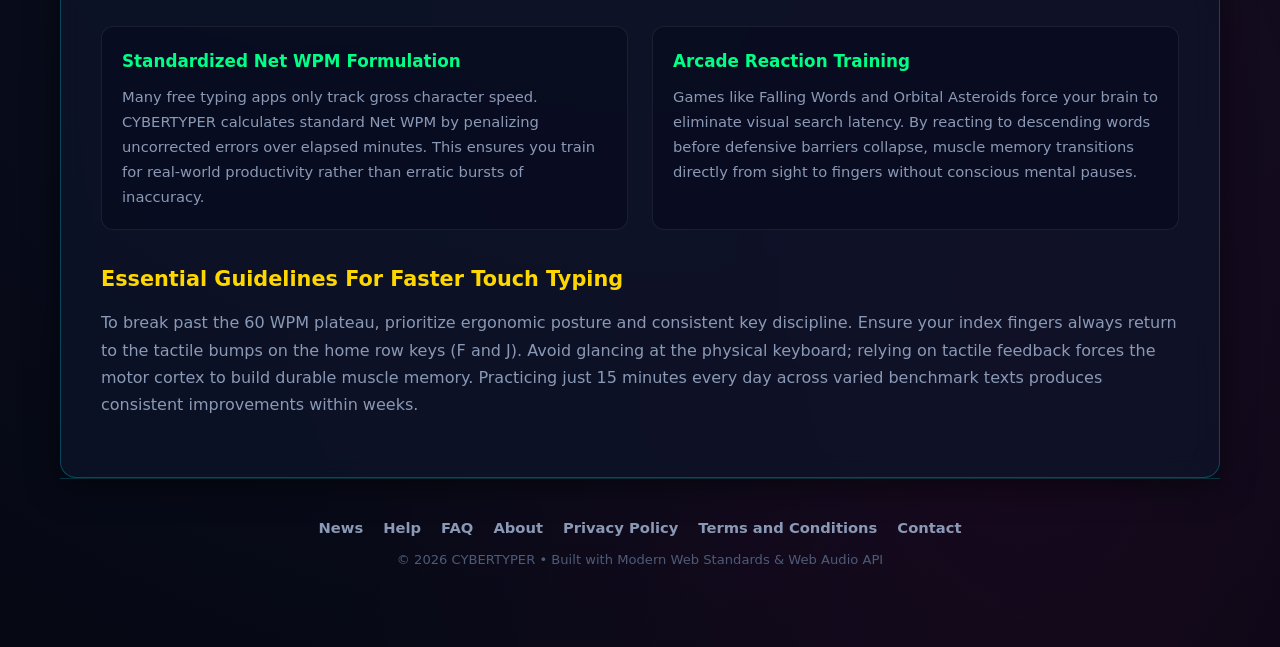
==== commit 6689d0d0: "Enhance SEO and social media meta tags in index.html Updated meta tags for SEO and social sharing, a" ====
--- a/index.html
+++ b/index.html
@@ -6,19 +6,50 @@
   <meta name="viewport" content="width=device-width, initial-scale=1.0">
   <title>CYBERTYPER // Space Typing Arcade & Speed Test Matrix</title>
   <meta name="description" content="Play high-octane neon cyber typing arcade games. Push your typing speed (WPM), accuracy, and reflexes to lightspeed with our touch typing training benchmark.">
-  <meta name="keywords" content="typing game, speed test, space typing, cybertyper, keyboard arcade, wpm benchmark, touch typing tips">
+  <meta name="keywords" content="typing game, typing speed test, space typing arcade, cybertyper, wpm benchmark, touch typing practice, falling words game, typing race bot">
+  <meta name="author" content="CYBERTYPER">
+  <meta name="robots" content="index, follow, max-image-preview:large">
+
+  <!-- Canonical Link (Prevents Duplicate Content Issues) -->
+  <link rel="canonical" href="https://typinggamex.github.io/">
 
   <!-- Favicon -->
   <link rel="icon" type="image/svg+xml" href="data:image/svg+xml,<svg xmlns='http://www.w3.org/2000/svg' viewBox='0 0 100 100'><text y='.9em' font-size='90'>⚡</text></svg>">
-
-  <!-- Open Graph & Social Sharing -->
-  <meta property="og:title" content="CYBERTYPER // Space Typing Arcade">
-  <meta property="og:description" content="Level up your typing speed with exciting neon sci-fi typing games.">
+  <meta name="theme-color" content="#0d0f18">
+
+  <!-- Open Graph / Facebook / WhatsApp -->
   <meta property="og:type" content="website">
+  <meta property="og:url" content="https://typinggamex.github.io/">
+  <meta property="og:title" content="CYBERTYPER // Space Typing Arcade & Speed Test">
+  <meta property="og:description" content="Level up your typing speed (WPM) with exciting neon sci-fi typing arcade games and real-time accuracy benchmarks.">
   <meta property="og:image" content="https://arpitkx.github.io/image/og-preview.png">
+  <meta property="og:site_name" content="CYBERTYPER">
+  <meta property="og:locale" content="en_US">
+
+  <!-- Twitter Cards -->
+  <meta name="twitter:card" content="summary_large_image">
+  <meta name="twitter:url" content="https://typinggamex.github.io/">
+  <meta name="twitter:title" content="CYBERTYPER // Space Typing Arcade & Speed Test">
+  <meta name="twitter:description" content="Level up your typing speed (WPM) with exciting neon sci-fi typing arcade games and real-time accuracy benchmarks.">
+  <meta name="twitter:image" content="https://arpitkx.github.io/image/og-preview.png">
 
   <!-- Google Search Console Verification -->
   <meta name="google-site-verification" content="u2HCf_6VKyPAVWw0sn1yf_jrNx-6g6iIWCGSwuhIPbA" />
+
+  <!-- Structured Data (Schema.org JSON-LD for Search Engines) -->
+  <script type="application/ld+json">
+  {
+    "@context": "https://schema.org",
+    "@type": "WebApplication",
+    "name": "CYBERTYPER",
+    "url": "https://typinggamex.github.io/",
+    "description": "Play high-octane neon cyber typing arcade games. Push your typing speed (WPM), accuracy, and reflexes to lightspeed.",
+    "applicationCategory": "GameApplication",
+    "genre": "Typing Game",
+    "browserRequirements": "Requires JavaScript. Requires HTML5.",
+    "operatingSystem": "All"
+  }
+  </script>
 
   <!-- Consolidated Stylesheet -->
   <link rel="stylesheet" href="./css/style.css">
--- a/css/style.css
+++ b/css/style.css
@@ -2,6 +2,9 @@
    NEON SPACE TYPING HUB - GLOBAL STYLES (LIGHT & DARK THEME ENABLED)
    ========================================================================== */
 
+/* --------------------------------------------------------------------------
+   DESIGN TOKENS & SYSTEM VARIABLES
+   -------------------------------------------------------------------------- */
 :root {
   /* Surface & Base Colors (Dark Mode Default) */
   --bg-deep: #060814;
@@ -77,6 +80,9 @@
   --shadow-box: 0 8px 30px rgba(20, 35, 60, 0.08);
 }
 
+/* --------------------------------------------------------------------------
+   RESET & FOUNDATIONS
+   -------------------------------------------------------------------------- */
 *, *::before, *::after {
   box-sizing: border-box;
   margin: 0;
@@ -107,31 +113,30 @@
     radial-gradient(circle at 50% 50%, #e7edf8 0%, var(--bg-deep) 100%);
 }
 
-/* Starfield canvas visible over background */
 .stars-bg {
   position: fixed;
   inset: 0;
-  width: 100vw;
-  height: 100vh;
+  width: 100%;
+  height: 100%;
   pointer-events: none;
-  z-index: 1;
-  opacity: 1;
+  z-index: 0;
+  opacity: 0.6;
 }
 
 [data-theme="light"] .stars-bg {
-  opacity: 0.5;
-}
-
-/* Main Container on top of Canvas */
+  opacity: 0.25;
+}
+
 .container {
   width: 100%;
   max-width: 1200px;
   margin: 0 auto;
   padding: 1.5rem 1.25rem 3rem;
   position: relative;
-  z-index: 2;
-}
-
+  z-index: 1;
+}
+
+/* Arena & Game Canvas Wrapper */
 body:has(.canvas-wrap) .container,
 .game-container {
   max-width: 780px;
@@ -145,6 +150,9 @@
   margin: 0 auto;
 }
 
+/* --------------------------------------------------------------------------
+   SITE HEADER & NAVIGATION
+   -------------------------------------------------------------------------- */
 .site-header {
   position: sticky;
   top: 0;
@@ -225,6 +233,7 @@
   border-radius: 2px;
 }
 
+/* Dropdown */
 .cyber-dropdown {
   position: relative;
 }
@@ -293,6 +302,7 @@
   transform: rotate(180deg);
 }
 
+/* Hamburger & Actions */
 .cyber-hamburger {
   display: none;
   flex-direction: column;
@@ -366,6 +376,9 @@
   color: var(--danger-glow);
 }
 
+/* --------------------------------------------------------------------------
+   HERO SECTION
+   -------------------------------------------------------------------------- */
 .hero {
   text-align: center;
   margin-bottom: 3.5rem;
@@ -412,6 +425,9 @@
   line-height: 1.6;
 }
 
+/* --------------------------------------------------------------------------
+   GAMES GRID & CARDS
+   -------------------------------------------------------------------------- */
 .games-grid {
   display: grid;
   grid-template-columns: repeat(auto-fit, minmax(270px, 1fr));
@@ -546,6 +562,9 @@
 .game-card.theme-emerald { --card-accent: var(--emerald-glow); --card-glow: rgba(0, 153, 85, 0.25); }
 .game-card.theme-gold    { --card-accent: var(--gold-glow);    --card-glow: rgba(196, 128, 0, 0.25); }
 
+/* --------------------------------------------------------------------------
+   FEATURES STRIP & EDITORIAL ARTICLE
+   -------------------------------------------------------------------------- */
 .features-strip {
   display: grid;
   grid-template-columns: repeat(auto-fit, minmax(240px, 1fr));
@@ -582,6 +601,7 @@
   color: var(--text-muted);
 }
 
+/* Editorial Guide (Consolidated from Inline HTML Styles) */
 .content-article-section {
   margin-top: 3.5rem;
   padding: 2.5rem;
@@ -642,6 +662,9 @@
   margin-bottom: 0;
 }
 
+/* --------------------------------------------------------------------------
+   SPEED TYPING TEST ARENA & TYPOGRAPHY
+   -------------------------------------------------------------------------- */
 .typing-arena {
   background: var(--bg-card);
   border: 1px solid var(--border-neon);
@@ -663,7 +686,7 @@
 
 .text-display-wrapper {
   position: relative;
-  height: 126px;
+  height: 126px; /* Exactly 3 lines (42px * 3) */
   overflow: hidden;
   scroll-behavior: smooth;
 }
@@ -707,6 +730,7 @@
   text-decoration: underline wavy var(--danger-glow);
 }
 
+/* Hardware-Accelerated Caret Cursor */
 .char.current::before,
 .char.current-end::after {
   content: '';
@@ -734,6 +758,7 @@
   }
 }
 
+/* Game Text Fields */
 .asteroid-word,
 .game-word,
 .typing-target,
@@ -749,6 +774,9 @@
   text-transform: none;
 }
 
+/* --------------------------------------------------------------------------
+   FOOTER
+   -------------------------------------------------------------------------- */
 .site-footer {
   margin-top: auto;
   text-align: center;
@@ -790,6 +818,9 @@
   color: var(--text-dim);
 }
 
+/* --------------------------------------------------------------------------
+   RESPONSIVE DESIGN & ACCESSIBILITY
+   -------------------------------------------------------------------------- */
 body.nav-locked {
   overflow: hidden;
 }
@@ -896,7 +927,7 @@
   }
 }
 
-/* Reduced Motion Safety (Stars ko hide nahi karega) */
+/* Reduced Motion Safety */
 @media (prefers-reduced-motion: reduce) {
   *, *::before, *::after {
     animation-duration: 0.01ms !important;
@@ -905,6 +936,10 @@
     scroll-behavior: auto !important;
   }
 
+  .stars-bg {
+    display: none;
+  }
+
   .game-card:hover {
     transform: none;
   }
